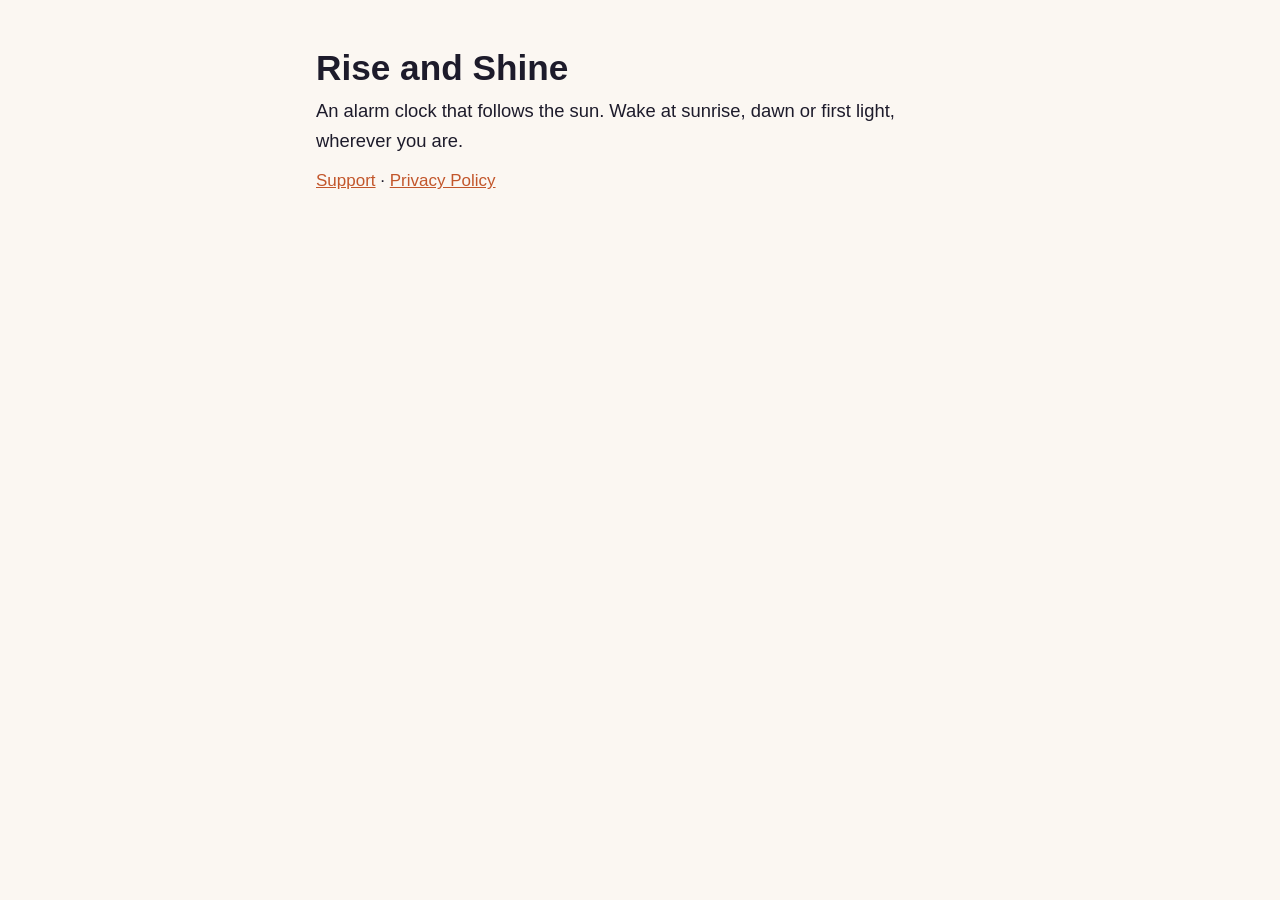
==== index.html @ cf3cd944 "Add Rise and Shine support and privacy pages Co-Authored-By: Claude Opus 5.5 <noreply@anthropic.com>" ====
<!doctype html>
<html lang="en">
<head>
<meta charset="utf-8">
<meta name="viewport" content="width=device-width, initial-scale=1">
<title>Rise and Shine</title>
<link rel="stylesheet" href="style.css">
</head>
<body>
<main>
<h1>Rise and Shine</h1>
<p class="lede">An alarm clock that follows the sun. Wake at sunrise, dawn or first light, wherever you are.</p>
<p><a href="support.html">Support</a> · <a href="privacy.html">Privacy Policy</a></p>
</main>
</body>
</html>
---- style.css ----
:root {
  --bg: #fbf7f2;
  --text: #1d1b2b;
  --muted: #5c5870;
  --accent: #c2562b;
}
@media (prefers-color-scheme: dark) {
  :root {
    --bg: #0d0f24;
    --text: #f1eee8;
    --muted: #a9a5bd;
    --accent: #ffc56f;
  }
}
* { box-sizing: border-box; }
body {
  margin: 0;
  background: var(--bg);
  color: var(--text);
  font: 17px/1.6 -apple-system, BlinkMacSystemFont, "Helvetica Neue", sans-serif;
}
main { max-width: 680px; margin: 0 auto; padding: 48px 16px 72px; }
h1 { font-size: 2.2rem; line-height: 1.15; margin: 0 0 8px; }
h2 { font-size: 1.3rem; margin: 40px 0 8px; }
h3 { font-size: 1.05rem; margin: 24px 0 4px; }
p, li { margin: 0 0 12px; }
a { color: var(--accent); }
.eyebrow { text-transform: uppercase; letter-spacing: .1em; font-size: .8rem; margin-bottom: 16px; }
.eyebrow a { text-decoration: none; }
.meta { color: var(--muted); font-size: .9rem; }
.lede { font-size: 1.15rem; }
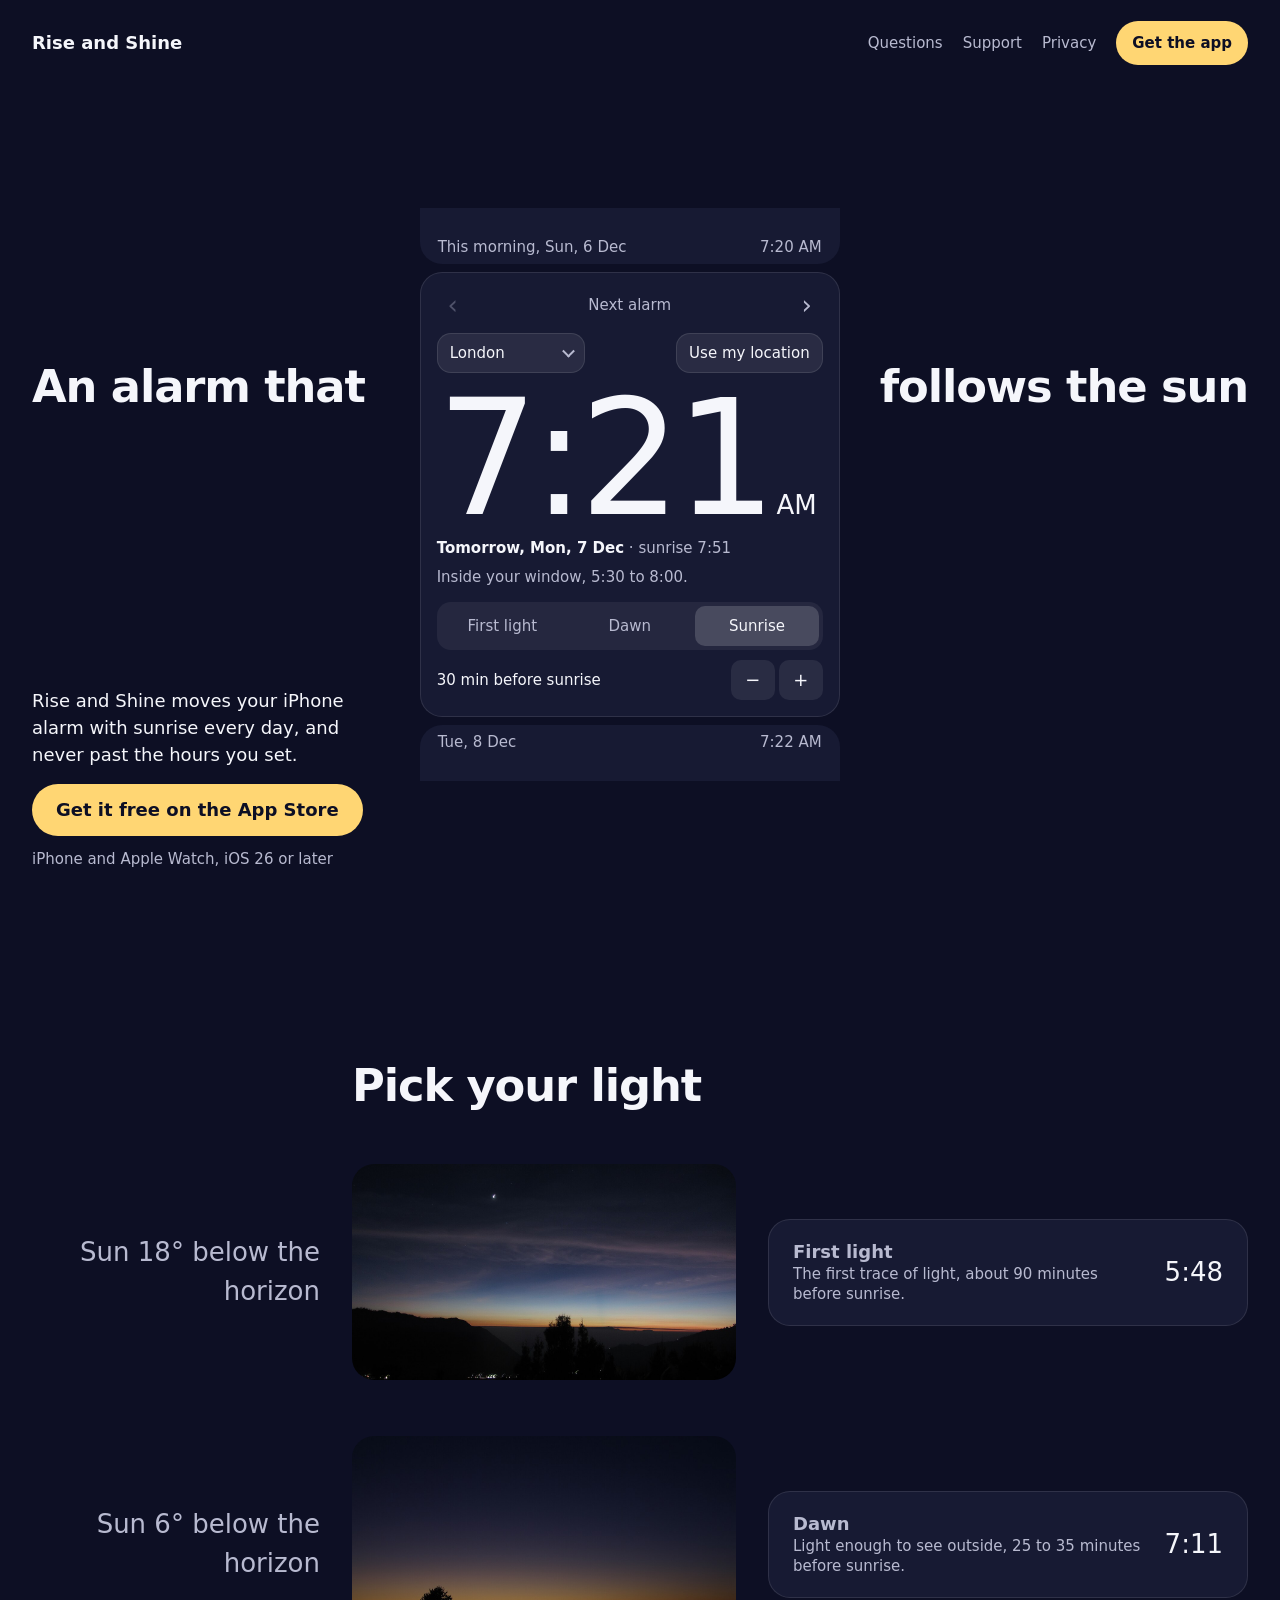
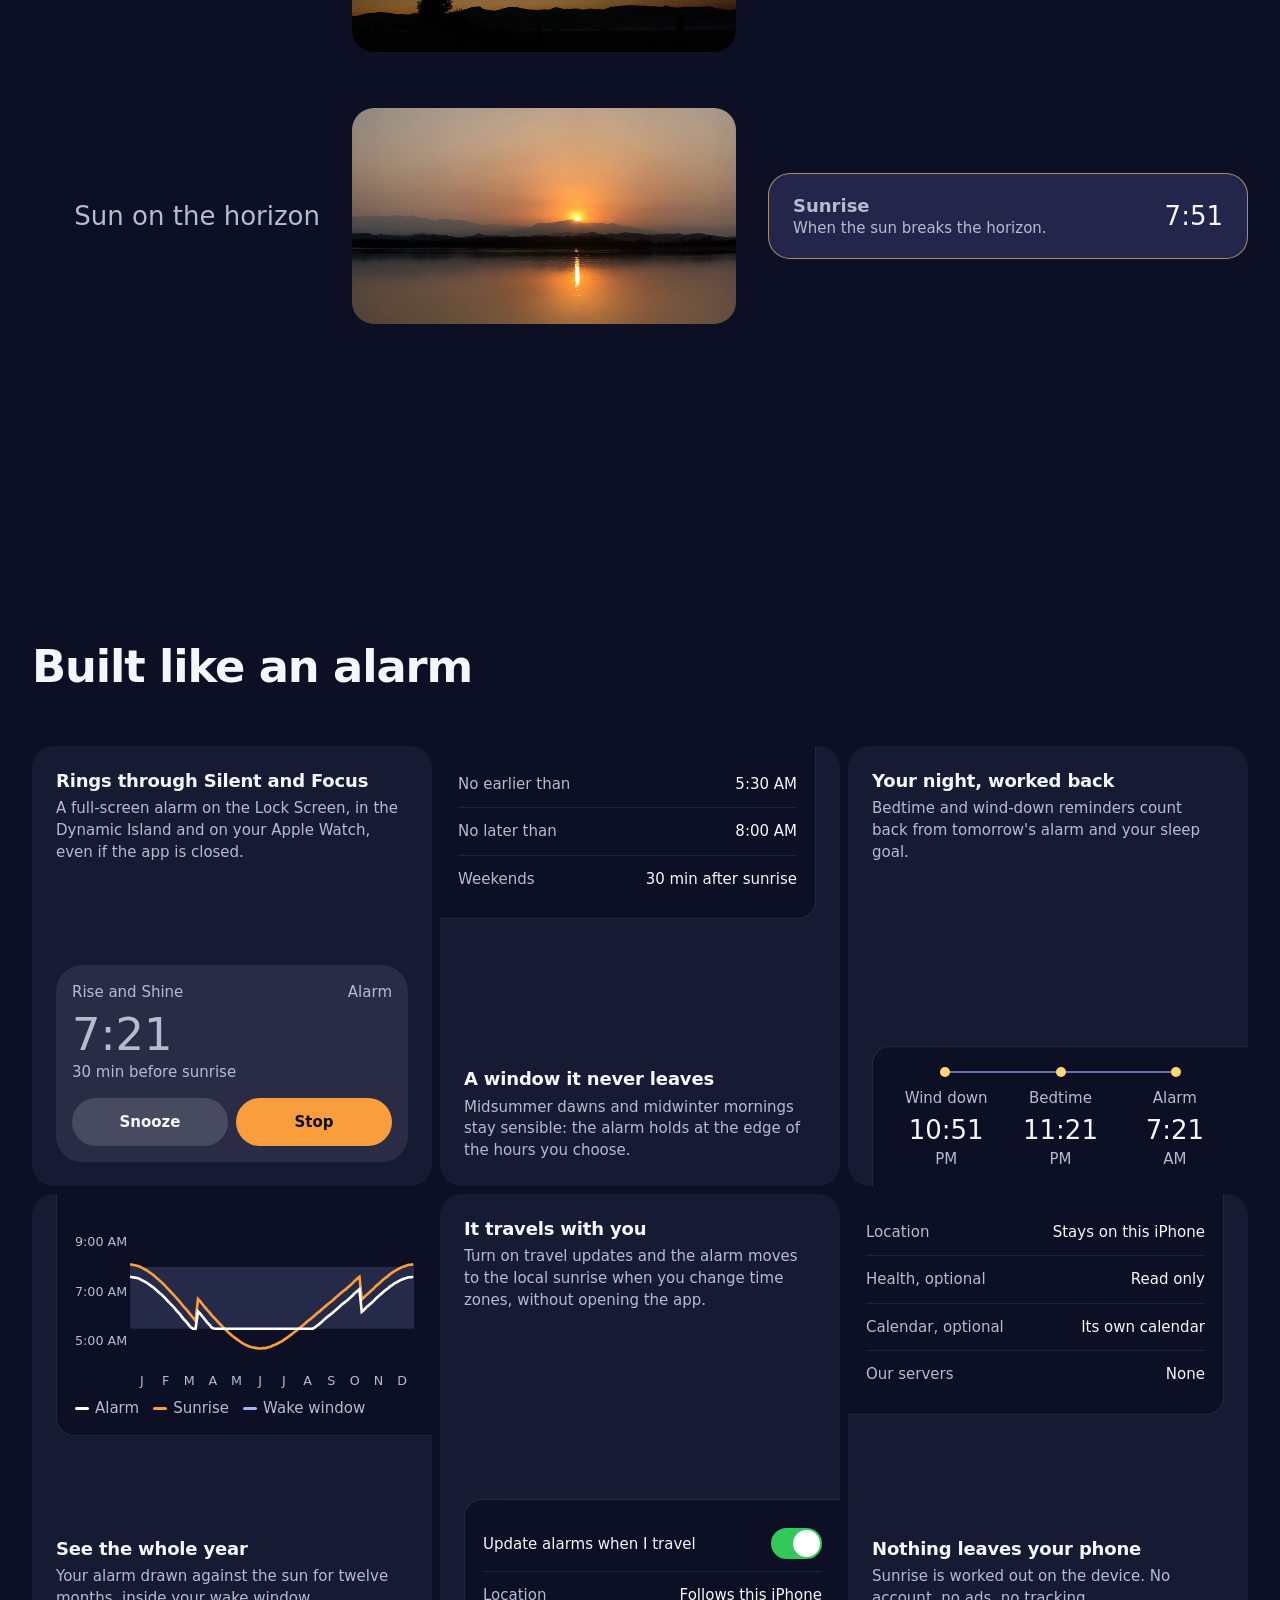
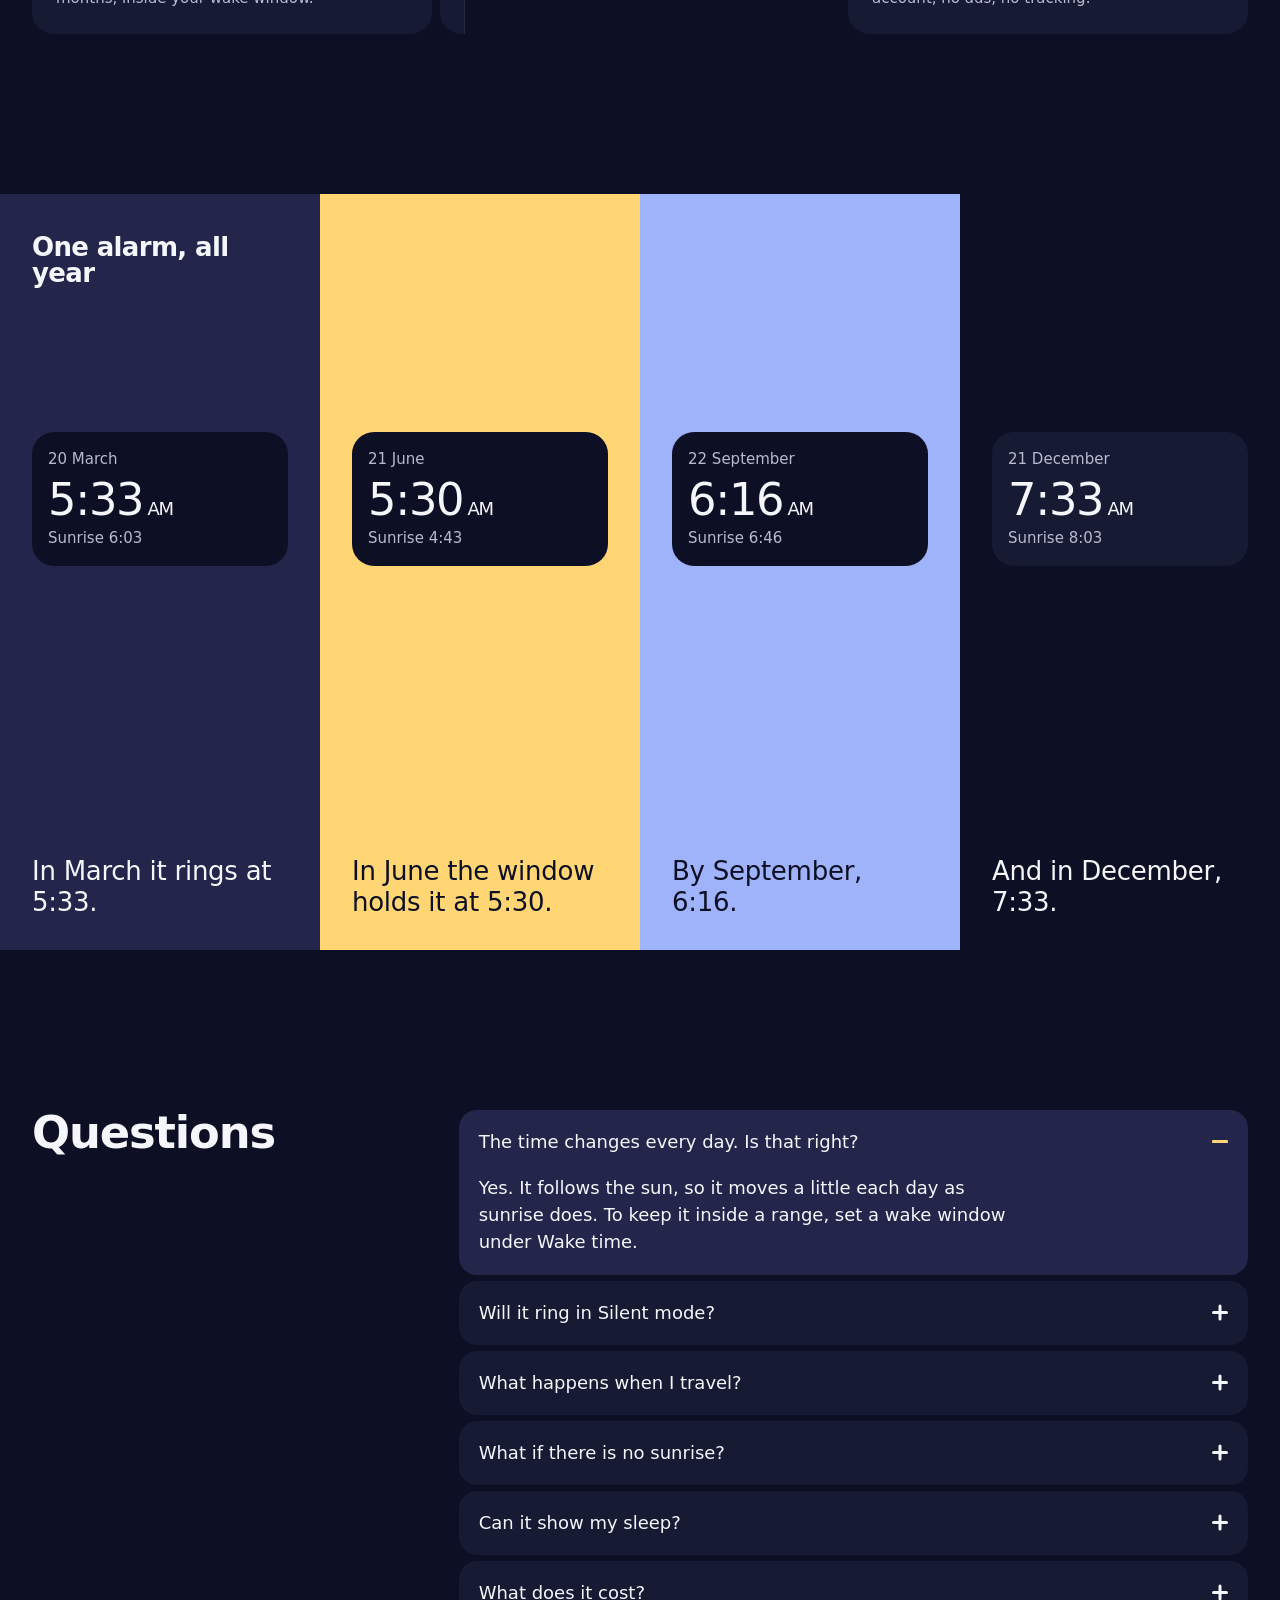
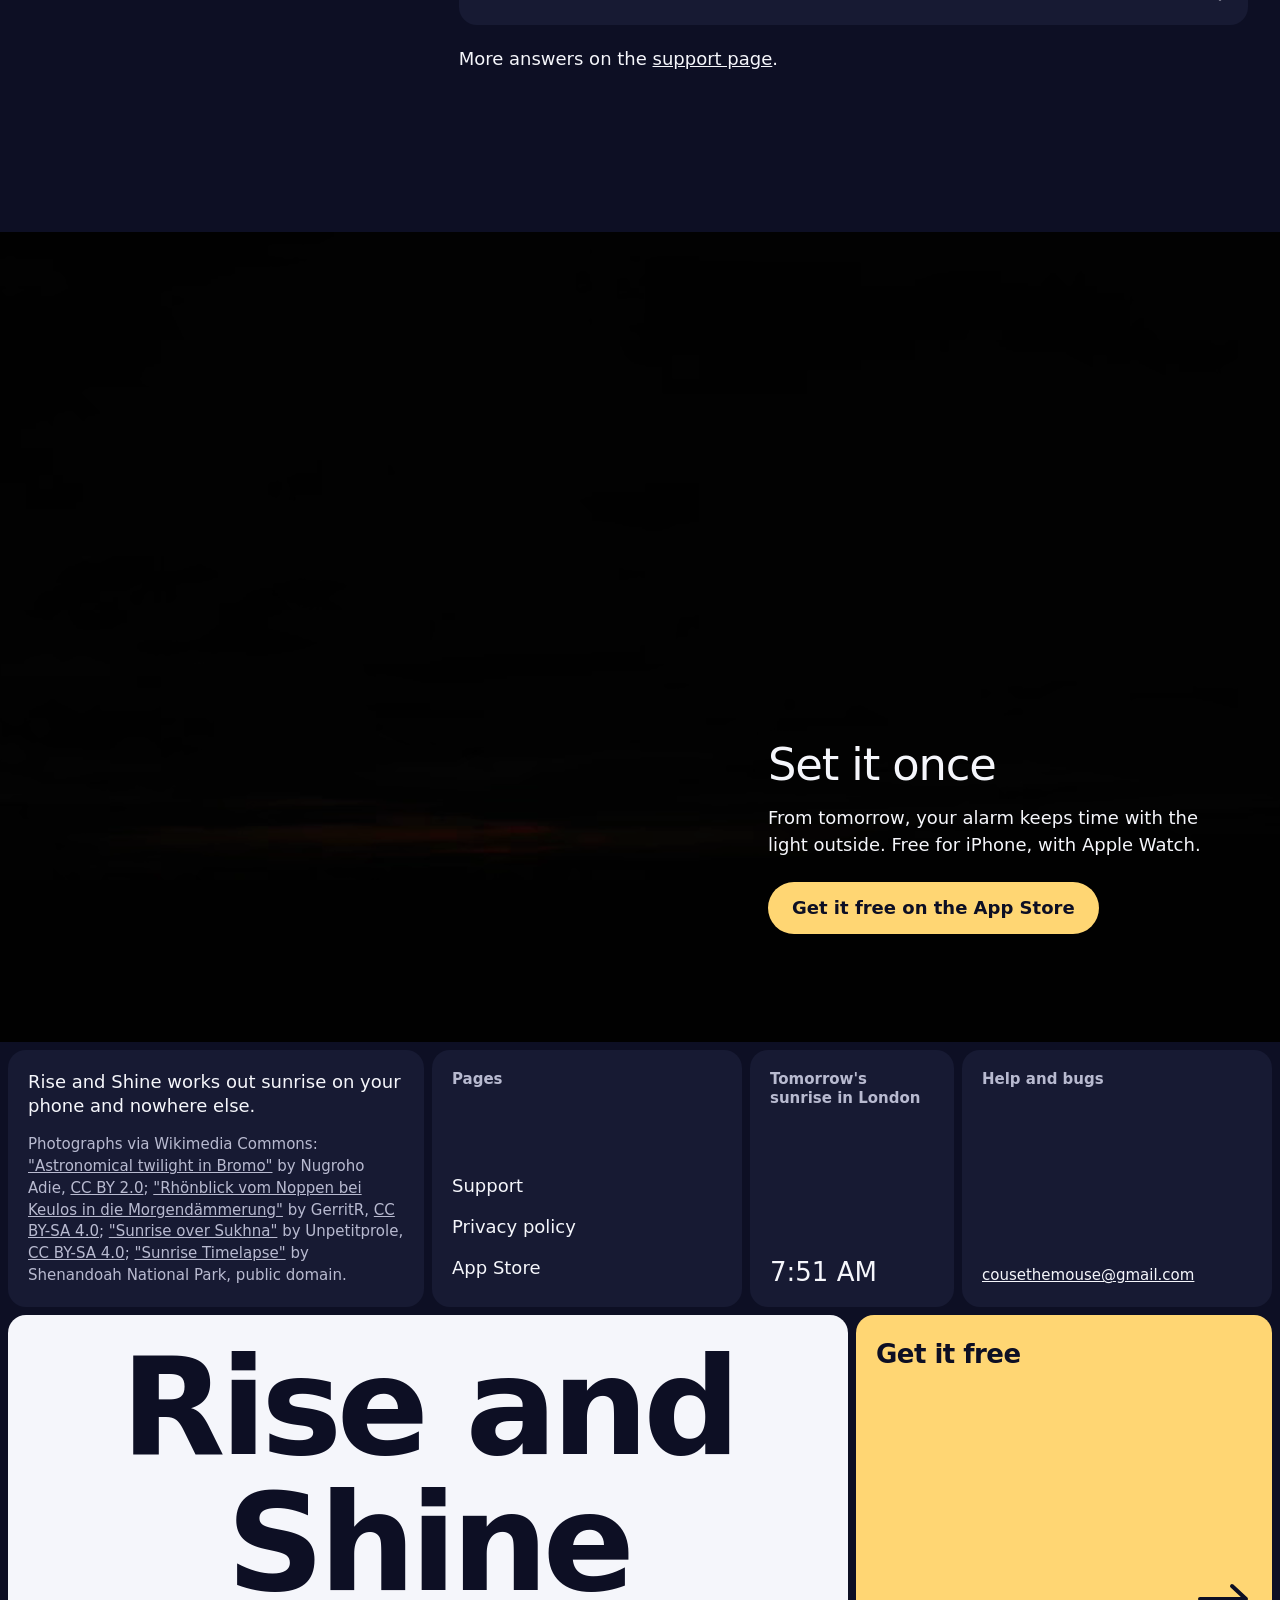
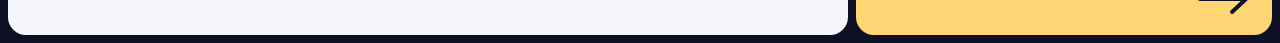
==== commit 3f49360e: "Redesign the site on the app's night palette and link the App Store The app went live on the App Sto" ====
--- a/index.html
+++ b/index.html
@@ -3,14 +3,241 @@
 <head>
 <meta charset="utf-8">
 <meta name="viewport" content="width=device-width, initial-scale=1">
-<title>Rise and Shine</title>
+<title>Rise and Shine: Sunrise Alarm for iPhone</title>
+<meta name="description" content="An iPhone alarm that moves with sunrise every day, inside the hours you choose. Free on the App Store.">
+<meta name="apple-itunes-app" content="app-id=6821180122">
+<meta name="color-scheme" content="dark">
+<meta name="theme-color" content="#0d0f24">
+<link rel="canonical" href="https://lorencouse.github.io/rise-and-shine-site/">
+<link rel="icon" href="img/favicon-32.png" sizes="32x32" type="image/png">
+<link rel="icon" href="img/icon-192.png" sizes="192x192" type="image/png">
+<link rel="apple-touch-icon" href="apple-touch-icon.png">
+<meta property="og:type" content="website">
+<meta property="og:site_name" content="Rise and Shine">
+<meta property="og:title" content="Rise and Shine: Sunrise Alarm">
+<meta property="og:description" content="An iPhone alarm that moves with sunrise every day, inside the hours you choose. Free on the App Store.">
+<meta property="og:url" content="https://lorencouse.github.io/rise-and-shine-site/">
+<meta property="og:image" content="https://lorencouse.github.io/rise-and-shine-site/img/og.png">
+<meta property="og:image:width" content="1200">
+<meta property="og:image:height" content="630">
+<meta property="og:image:alt" content="Rise and Shine: an alarm that follows the sun">
+<meta name="twitter:card" content="summary_large_image">
 <link rel="stylesheet" href="style.css">
+<link rel="stylesheet" href="home.css">
+<script src="sun.js" defer></script>
+<script src="home.js" defer></script>
 </head>
 <body>
-<main>
-<h1>Rise and Shine</h1>
-<p class="lede">An alarm clock that follows the sun. Wake at sunrise, dawn or first light, wherever you are.</p>
-<p><a href="support.html">Support</a> · <a href="privacy.html">Privacy Policy</a></p>
+<header>
+  <a class="wordmark" href="#top">Rise and Shine</a>
+  <nav aria-label="Site">
+    <a class="nav-opt" href="#faq">Questions</a>
+    <a class="only-wide" href="support.html">Support</a>
+    <a class="only-wide" href="privacy.html">Privacy</a>
+    <a class="btn" href="https://apps.apple.com/app/id6821180122">Get the app</a>
+  </nav>
+</header>
+
+<main id="top">
+<div class="hero">
+  <h1><span class="a rise">An alarm that</span><span class="b rise" style="--i:1">follows the sun</span></h1>
+
+  <div class="reel rise" style="--i:2">
+    <div class="sliver" aria-hidden="true"><span data-f="prevday">Thu 29 Oct</span><span data-f="prevtime">7:02 AM</span></div>
+    <!-- the app's own Next alarm card; without script it shows San Francisco on 30 October -->
+    <article class="card morning" data-ui>
+      <div class="pager">
+        <button type="button" class="needs-js" data-step="-1" aria-label="Previous morning" disabled>‹</button>
+        <span class="when" data-f="label">Next alarm</span>
+        <button type="button" class="needs-js" data-step="1" aria-label="Next morning">›</button>
+      </div>
+      <div class="row" style="margin-top:6px">
+        <label class="select"><span class="sr">City</span>
+          <select class="chip" id="city"><option>San Francisco</option></select>
+        </label>
+        <button type="button" class="chip needs-js" id="here">Use my location</button>
+      </div>
+      <p class="clock" aria-live="polite"><span data-f="time">7:03</span><small data-f="ampm">AM</small></p>
+      <p class="when"><b data-f="day">Fri 30 Oct</b> · <span data-f="sun">sunrise 7:33</span></p>
+      <p class="window-note" data-f="note">Inside your window, 5:30 to 8:00.</p>
+      <div class="seg needs-js" role="group" aria-label="Wake with">
+        <button type="button" data-anchor="firstLight" aria-pressed="false">First light</button>
+        <button type="button" data-anchor="dawn" aria-pressed="false">Dawn</button>
+        <button type="button" data-anchor="sunrise" aria-pressed="true">Sunrise</button>
+      </div>
+      <div class="offset">
+        <span data-f="offset">30 min before sunrise</span>
+        <span class="stepper needs-js">
+          <button type="button" data-off="-5" aria-label="Five minutes earlier">−</button>
+          <button type="button" data-off="5" aria-label="Five minutes later">+</button>
+        </span>
+      </div>
+    </article>
+    <div class="sliver next" aria-hidden="true"><span data-f="nextday">Sat 31 Oct</span><span data-f="nexttime">7:04 AM</span></div>
+  </div>
+
+  <div class="below">
+    <p class="lede rise" style="--i:3">Rise and Shine moves your iPhone alarm with sunrise every day, and never past the hours you set.</p>
+    <div class="actions rise" style="--i:4">
+      <a class="btn" href="https://apps.apple.com/app/id6821180122">Get it free on the App Store</a>
+      <small>iPhone and Apple Watch, iOS 26 or later</small>
+    </div>
+  </div>
+</div>
+
+<section class="pick wrap" aria-labelledby="pick-h">
+  <h2 class="sec-h rise" id="pick-h">Pick your light</h2>
+  <div class="light-list" role="radiogroup" aria-labelledby="pick-h">
+    <div class="light rise">
+      <img class="light-pic" src="img/first-light.jpg" width="1280" height="719" alt="Deep blue sky before dawn, a thin orange band along the horizon" loading="lazy">
+      <span class="light-word">Sun 18° below the horizon</span>
+      <label class="card light-row" data-ui>
+        <input type="radio" name="anchor" value="firstLight">
+        <span><b>First light</b><span>The first trace of light, about 90 minutes before sunrise.</span></span>
+        <span class="t" data-t="firstLight">6:04</span>
+      </label>
+    </div>
+    <div class="light rise" style="--i:1">
+      <img class="light-pic" src="img/dawn.jpg" width="1280" height="853" alt="Hills in silhouette under an amber dawn sky" loading="lazy">
+      <span class="light-word">Sun 6° below the horizon</span>
+      <label class="card light-row" data-ui>
+        <input type="radio" name="anchor" value="dawn">
+        <span><b>Dawn</b><span>Light enough to see outside, 25 to 35 minutes before sunrise.</span></span>
+        <span class="t" data-t="dawn">7:06</span>
+      </label>
+    </div>
+    <div class="light rise" style="--i:2">
+      <img class="light-pic" src="img/sunrise.jpg" width="1280" height="952" alt="The sun clearing a ridge above a still lake" loading="lazy">
+      <span class="light-word">Sun on the horizon</span>
+      <label class="card light-row" data-ui>
+        <input type="radio" name="anchor" value="sunrise" checked>
+        <span><b>Sunrise</b><span>When the sun breaks the horizon.</span></span>
+        <span class="t" data-t="sunrise">7:33</span>
+      </label>
+    </div>
+  </div>
+</section>
+
+<section class="wrap" aria-labelledby="alarm-h">
+  <h2 class="sec-h rise" id="alarm-h">Built like an alarm</h2>
+  <div class="cells">
+    <div class="cell rise">
+      <div class="txt"><h3>Rings through Silent and Focus</h3><p>A full-screen alarm on the Lock Screen, in the Dynamic Island and on your Apple Watch, even if the app is closed.</p></div>
+      <div class="alert" data-ui>
+        <div class="top"><span>Rise and Shine</span><span>Alarm</span></div>
+        <p class="big" data-f2="alarm">7:03</p>
+        <p class="when" data-f2="rule">30 min before sunrise</p>
+        <div class="btns"><span>Snooze</span><span>Stop</span></div>
+      </div>
+    </div>
+    <div class="cell rise" style="--i:1">
+      <div class="txt"><h3>A window it never leaves</h3><p>Midsummer dawns and midwinter mornings stay sensible: the alarm holds at the edge of the hours you choose.</p></div>
+      <div class="frag kv" data-ui>
+        <div><span>No earlier than</span>5:30 AM</div>
+        <div><span>No later than</span>8:00 AM</div>
+        <div><span>Weekends</span>30 min after sunrise</div>
+      </div>
+    </div>
+    <div class="cell rise" style="--i:2">
+      <div class="txt"><h3>Your night, worked back</h3><p>Bedtime and wind-down reminders count back from tomorrow's alarm and your sleep goal.</p></div>
+      <div class="frag" data-ui>
+        <div class="dots"><i style="left:0"></i><i style="left:50%"></i><i style="left:100%"></i></div>
+        <div class="tonight">
+          <span>Wind down<b data-f2="wind">10:33</b>PM</span>
+          <span>Bedtime<b data-f2="bed">11:03</b>PM</span>
+          <span>Alarm<b data-f2="alarm2">7:03</b>AM</span>
+        </div>
+      </div>
+    </div>
+    <div class="cell rise">
+      <div class="txt"><h3>See the whole year</h3><p>Your alarm drawn against the sun for twelve months, inside your wake window.</p></div>
+      <div class="frag year" data-ui>
+        <svg id="year" viewBox="0 0 320 170" role="img" aria-label="This year's sunrise and alarm times for the chosen city"></svg>
+        <div class="legend"><span><i style="background:#fff"></i>Alarm</span><span><i style="background:var(--sunrise)"></i>Sunrise</span><span><i style="background:var(--moon)"></i>Wake window</span></div>
+      </div>
+    </div>
+    <div class="cell rise" style="--i:1">
+      <div class="txt"><h3>It travels with you</h3><p>Turn on travel updates and the alarm moves to the local sunrise when you change time zones, without opening the app.</p></div>
+      <div class="frag kv" data-ui>
+        <div><span style="color:var(--ink)">Update alarms when I travel</span><i class="toggle" aria-hidden="true"></i></div>
+        <div><span>Location</span>Follows this iPhone</div>
+      </div>
+    </div>
+    <div class="cell rise" style="--i:2">
+      <div class="txt"><h3>Nothing leaves your phone</h3><p>Sunrise is worked out on the device. No account, no ads, no tracking.</p></div>
+      <div class="frag kv" data-ui>
+        <div><span>Location</span>Stays on this iPhone</div>
+        <div><span>Health, optional</span>Read only</div>
+        <div><span>Calendar, optional</span>Its own calendar</div>
+        <div><span>Our servers</span>None</div>
+      </div>
+    </div>
+  </div>
+</section>
+
+<section class="seasons" aria-labelledby="year-h">
+  <div class="fields">
+    <div class="field rise">
+      <h2 id="year-h">One alarm, all year</h2>
+      <div class="mini" data-ui><p class="d" data-s="0d">20 March</p><p class="c" data-s="0c">6:42<small> AM</small></p><p class="s" data-s="0s">Sunrise 7:12</p></div>
+      <p class="clause" data-s="0t">In March it rings at 6:42.</p>
+    </div>
+    <div class="field rise" style="--i:1">
+      <div class="mini" data-ui><p class="d" data-s="1d">21 June</p><p class="c" data-s="1c">5:30<small> AM</small></p><p class="s" data-s="1s">Sunrise 5:48</p></div>
+      <p class="clause" data-s="1t">In June the window holds it at 5:30.</p>
+    </div>
+    <div class="field rise" style="--i:2">
+      <div class="mini" data-ui><p class="d" data-s="2d">22 September</p><p class="c" data-s="2c">6:27<small> AM</small></p><p class="s" data-s="2s">Sunrise 6:57</p></div>
+      <p class="clause" data-s="2t">By September, 6:27.</p>
+    </div>
+    <div class="field rise" style="--i:3">
+      <div class="mini" data-ui><p class="d" data-s="3d">21 December</p><p class="c" data-s="3c">6:51<small> AM</small></p><p class="s" data-s="3s">Sunrise 7:21</p></div>
+      <p class="clause" data-s="3t">And in December, 6:51.</p>
+    </div>
+  </div>
+</section>
+
+<section class="wrap" id="faq" aria-labelledby="faq-h">
+  <div class="faq-grid">
+    <h2 class="sec-h rise" id="faq-h">Questions</h2>
+    <div>
+      <div class="faq-list">
+        <details name="faq" class="rise" open><summary>The time changes every day. Is that right?<i class="pm" aria-hidden="true"></i></summary><p>Yes. It follows the sun, so it moves a little each day as sunrise does. To keep it inside a range, set a wake window under Wake time.</p></details>
+        <details name="faq" class="rise" style="--i:1"><summary>Will it ring in Silent mode?<i class="pm" aria-hidden="true"></i></summary><p>Yes. Alarms ring through Silent mode and Focus, just like the Clock app.</p></details>
+        <details name="faq" class="rise" style="--i:2"><summary>What happens when I travel?<i class="pm" aria-hidden="true"></i></summary><p>If your location follows your device, the alarm updates each time you open the app. Turn on Update alarms when I travel, and allow Always location access, to have it move without opening the app.</p></details>
+        <details name="faq" class="rise" style="--i:3"><summary>What if there is no sunrise?<i class="pm" aria-hidden="true"></i></summary><p>In polar day or night, the alarm rings at the latest time in your wake window.</p></details>
+        <details name="faq" class="rise" style="--i:4"><summary>Can it show my sleep?<i class="pm" aria-hidden="true"></i></summary><p>Turn on Health in Settings and allow Sleep access. Last night's sleep then appears on the Home screen. The app only reads; it never writes to Health.</p></details>
+        <details name="faq" class="rise" style="--i:5"><summary>What does it cost?<i class="pm" aria-hidden="true"></i></summary><p>Nothing. It is free, with no ads and no in-app purchases. It needs iOS 26 or later.</p></details>
+      </div>
+      <p class="faq-more rise">More answers on the <a href="support.html">support page</a>.</p>
+    </div>
+  </div>
+</section>
+
+<section class="close" aria-labelledby="close-h">
+  <div class="close-pic">
+    <video autoplay muted loop playsinline preload="metadata" poster="img/timelapse.jpg" width="854" height="480" aria-hidden="true"><source src="img/timelapse.webm" type="video/webm"></video>
+  </div>
+  <div class="close-text">
+    <h2 id="close-h" class="rise">Set it once</h2>
+    <p class="rise" style="--i:1">From tomorrow, your alarm keeps time with the light outside. Free for iPhone, with Apple Watch.</p>
+    <a class="btn rise" style="--i:2" href="https://apps.apple.com/app/id6821180122">Get it free on the App Store</a>
+  </div>
+</section>
 </main>
+
+<footer>
+  <div class="tile statement">
+    <p class="lg">Rise and Shine works out sunrise on your phone and nowhere else.</p>
+    <p class="sm">Photographs via Wikimedia Commons: <a href="https://commons.wikimedia.org/wiki/File:Astronomical_twilight_in_Bromo.jpg">"Astronomical twilight in Bromo"</a> by Nugroho Adie, <a href="https://creativecommons.org/licenses/by/2.0/">CC BY 2.0</a>; <a href="https://commons.wikimedia.org/wiki/File:Rh%C3%B6nblick_vom_Noppen_bei_Keulos_in_die_Morgend%C3%A4mmerung.jpg">"Rhönblick vom Noppen bei Keulos in die Morgendämmerung"</a> by GerritR, <a href="https://creativecommons.org/licenses/by-sa/4.0/">CC BY-SA 4.0</a>; <a href="https://commons.wikimedia.org/wiki/File:Sunrise_over_Sukhna.jpg">"Sunrise over Sukhna"</a> by Unpetitprole, <a href="https://creativecommons.org/licenses/by-sa/4.0/">CC BY-SA 4.0</a>; <a href="https://commons.wikimedia.org/wiki/File:Sunrise_Timelapse_(30174294051).webm">"Sunrise Timelapse"</a> by Shenandoah National Park, public domain.</p>
+  </div>
+  <div class="tile nav"><h2>Pages</h2>
+    <ul><li><a href="support.html">Support</a></li><li><a href="privacy.html">Privacy policy</a></li><li><a href="https://apps.apple.com/app/id6821180122">App Store</a></li></ul></div>
+  <div class="tile sky" data-sky hidden><h2>Tomorrow's sunrise in <span data-sky="city">San Francisco</span></h2><p class="big" data-sky="next">7:33 AM</p></div>
+  <div class="tile mail"><h2>Help and bugs</h2><a href="mailto:cousethemouse@gmail.com">cousethemouse@gmail.com</a></div>
+  <div class="tile mark" aria-hidden="true"><p>Rise and Shine</p></div>
+  <a class="tile go" href="https://apps.apple.com/app/id6821180122">Get it free
+    <svg width="56" height="32" viewBox="0 0 56 32" fill="none" stroke="currentColor" stroke-width="4" stroke-linecap="round" stroke-linejoin="round" aria-hidden="true"><path d="M4 16h46M36 3l14 13-14 13"/></svg></a>
+</footer>
 </body>
 </html>
--- a/style.css
+++ b/style.css
@@ -1,31 +1,103 @@
+/* Shared by every page: the app's night palette (dark only, like the app), type, header and footer. */
 :root {
-  --bg: #fbf7f2;
-  --text: #1d1b2b;
-  --muted: #5c5870;
-  --accent: #c2562b;
+  color-scheme: dark;
+  --bg: #0d0f24;        /* the app's Theme.night */
+  --s1: #171a33;
+  --s2: #23264a;
+  --ink: #f5f6fb;
+  --soft: #b8bad0;
+  --sun: #ffd673;       /* Theme.sun: the accent, kept for the action and links */
+  --sun-hi: #ffe39b;
+  --sunrise: #fa9e3d;
+  --moon: #9eb3fa;
+  --sans: -apple-system, BlinkMacSystemFont, system-ui, "Helvetica Neue", sans-serif;
+  --round: ui-rounded, "SF Pro Rounded", var(--sans);
+  --m: 16px;
+  /* five steps: small, body, sub, display, clock */
+  --t-small: 15px; --t-body: 18px; --t-sub: 26px;
+  --t-display: clamp(38px, 9.4vw, 64px);
+  --t-clock: clamp(84px, 24vw, 160px);
+  --ease: cubic-bezier(.2,.7,.2,1);
 }
-@media (prefers-color-scheme: dark) {
-  :root {
-    --bg: #0d0f24;
-    --text: #f1eee8;
-    --muted: #a9a5bd;
-    --accent: #ffc56f;
-  }
+@media (min-width: 768px) { :root { --m: 32px; } }
+* { box-sizing: border-box; }
+html { -webkit-text-size-adjust: 100%; background: var(--bg); }
+body { margin: 0; background: var(--bg); color: var(--ink); font: 400 var(--t-body)/1.5 var(--sans); }
+a { color: inherit; }
+img, video { display: block; max-width: 100%; }
+h1, h2, h3 { margin: 0; font-weight: 600; letter-spacing: -0.025em; line-height: 1.02; }
+p { margin: 0; }
+:focus-visible { outline: 3px solid var(--sun); outline-offset: 3px; }
+.sr { position: absolute; width: 1px; height: 1px; overflow: hidden; clip-path: inset(50%); white-space: nowrap; }
+.btn { display: inline-flex; align-items: center; justify-content: center; min-height: 52px; padding: 0 24px; border-radius: 999px; background: var(--sun); color: var(--bg); font: 600 var(--t-body)/1 var(--sans); text-decoration: none; transition: transform .15s var(--ease), background .15s; }
+.btn:hover { background: var(--sun-hi); }
+.btn:active { transform: scale(.97); }
+.wrap { padding-inline: var(--m); }
+
+/* header: wordmark, a few links, one action */
+header { display: flex; align-items: center; justify-content: space-between; gap: 16px; padding: 12px var(--m); }
+.wordmark { font: 600 var(--t-body)/1 var(--round); text-decoration: none; white-space: nowrap; padding: 12px 0; }
+header nav { display: flex; align-items: center; gap: 20px; font-size: var(--t-small); }
+header nav a:not(.btn) { text-decoration: none; color: var(--soft); padding: 12px 0; white-space: nowrap; }
+header nav a:not(.btn):hover, header nav a[aria-current] { color: var(--ink); }
+header .btn { min-height: 44px; padding: 0 16px; font-size: var(--t-small); white-space: nowrap; }
+.only-wide { display: none; }
+@media (max-width: 399px) { header nav { gap: 16px; } header nav .nav-opt { display: none; } }
+@media (min-width: 768px) { .only-wide { display: inline; } }
+@media (min-width: 1100px) { header { padding-block: 20px; } }
+
+/* footer of tiles */
+footer { padding: 6px; display: grid; grid-template-columns: 1fr 1fr; gap: 6px; }
+.tile { background: var(--s1); border-radius: 18px; padding: 20px; min-height: 150px; display: flex; flex-direction: column; justify-content: space-between; gap: 16px; }
+.tile[hidden] { display: none; }
+.tile.mark { grid-column: 1 / -1; order: 2; min-height: 160px; background: var(--ink); color: var(--bg); justify-content: center; align-items: center; }
+.tile.mark p { font: 600 clamp(44px, 11vw, 136px)/1 var(--round); letter-spacing: -0.04em; text-align: center; }
+.tile.go { grid-column: 1 / -1; order: 1; background: var(--sun); color: var(--bg); text-decoration: none; font-size: var(--t-sub); font-weight: 600; letter-spacing: -0.02em; transition: background .15s; }
+.tile.go:hover { background: var(--sun-hi); }
+.tile.go svg { align-self: flex-end; transition: transform .2s var(--ease); }
+.tile.go:hover svg { transform: translateX(6px); }
+.tile h2 { font-size: var(--t-small); font-weight: 600; letter-spacing: 0; line-height: 1.3; color: var(--soft); }
+.tile ul { list-style: none; margin: 0; padding: 0; display: grid; gap: 2px; font-size: var(--t-body); }
+.tile ul a { text-decoration: none; display: inline-block; padding: 6px 0; }
+.tile ul a:hover { color: var(--sun); }
+.tile .lg { font-size: var(--t-body); line-height: 1.35; }
+.tile .sm { font-size: var(--t-small); color: var(--soft); line-height: 1.45; }
+.tile .sm a:hover { color: var(--ink); }
+.tile .big { font: 300 var(--t-sub)/1.1 var(--round); }
+.tile.statement { grid-column: 1 / -1; }
+.tile.mail { grid-column: 1 / -1; }
+.tile.mail a { font-size: var(--t-small); word-break: break-all; }
+.tile.mail a:hover { color: var(--sun); }
+@media (min-width: 768px) {
+  footer { grid-template-columns: repeat(12, 1fr); gap: 8px; padding: 8px; }
+  .tile.statement { grid-column: 1 / -1; min-height: 0; }
+  .tile.nav { grid-column: span 4; }
+  .tile.sky { grid-column: span 3; }
+  .tile.mail { grid-column: span 5; }
+  .tile.mark { grid-column: span 8; order: 0; min-height: 320px; }
+  .tile.go { grid-column: span 4; order: 0; min-height: 320px; }
+  /* without the sky tile (no script) the help tile takes its place */
+  footer:has(.tile.sky[hidden]) .tile.mail { grid-column: span 8; }
 }
-* { box-sizing: border-box; }
-body {
-  margin: 0;
-  background: var(--bg);
-  color: var(--text);
-  font: 17px/1.6 -apple-system, BlinkMacSystemFont, "Helvetica Neue", sans-serif;
+@media (min-width: 1100px) {
+  .tile.statement { grid-column: span 4; min-height: 220px; }
+  .tile.nav { grid-column: span 3; }
+  .tile.sky { grid-column: span 2; }
+  .tile.mail { grid-column: span 3; }
+  footer:has(.tile.sky[hidden]) .tile.mail { grid-column: span 5; }
 }
-main { max-width: 680px; margin: 0 auto; padding: 48px 16px 72px; }
-h1 { font-size: 2.2rem; line-height: 1.15; margin: 0 0 8px; }
-h2 { font-size: 1.3rem; margin: 40px 0 8px; }
-h3 { font-size: 1.05rem; margin: 24px 0 4px; }
-p, li { margin: 0 0 12px; }
-a { color: var(--accent); }
-.eyebrow { text-transform: uppercase; letter-spacing: .1em; font-size: .8rem; margin-bottom: 16px; }
-.eyebrow a { text-decoration: none; }
-.meta { color: var(--muted); font-size: .9rem; }
-.lede { font-size: 1.15rem; }
+
+/* document pages (Support, Privacy, 404): one 680px reading column */
+.doc { max-width: 680px; margin: 0 auto; padding: 48px 16px 120px; }
+.doc h1 { font-size: var(--t-display); margin-bottom: 20px; }
+.doc h2 { font-size: var(--t-sub); letter-spacing: -0.02em; line-height: 1.15; margin: 64px 0 16px; }
+.doc h3 { font-size: 22px; letter-spacing: -0.015em; line-height: 1.25; margin: 40px 0 10px; }
+.doc p, .doc li { margin: 0 0 14px; }
+.doc ul { padding-left: 1.2em; margin: 0 0 14px; }
+.doc a:not(.btn) { color: var(--sun); text-underline-offset: 3px; }
+.doc a:not(.btn):hover { color: var(--sun-hi); }
+.doc .meta { color: var(--soft); font-size: var(--t-small); margin-bottom: 20px; }
+.doc .lede { font-size: 22px; line-height: 1.45; }
+.doc .actions { display: flex; flex-wrap: wrap; gap: 12px 20px; align-items: center; margin-top: 32px; }
+.doc .actions a:not(.btn) { color: var(--ink); }
+@media (min-width: 768px) { .doc { padding-top: 80px; } }
--- a/home.css
+++ b/home.css
@@ -0,0 +1,190 @@
+/* Home only: the hero's live alarm card and the five sections under it. Tokens live in style.css. */
+
+/* hero: the sentence split by the frame; the frame is tomorrow's alarm, worked out live */
+.hero { padding: 4px var(--m) 0; }
+.hero h1 { font-size: var(--t-display); }
+.hero h1 span { display: block; }
+.hero h1 .b { text-align: right; }
+.reel { margin: 12px 0 16px; }
+.sliver { height: 28px; overflow: hidden; border-radius: 0 0 22px 22px; background: var(--s1); display: flex; align-items: flex-end; justify-content: space-between; padding: 0 18px 6px; font-size: var(--t-small); color: var(--soft); }
+.sliver.next { border-radius: 22px 22px 0 0; align-items: flex-start; padding: 6px 18px 0; }
+.reel .morning { margin: 8px 0; }
+.lede { max-width: 34ch; }
+.hero .actions { display: flex; flex-wrap: wrap; align-items: center; gap: 12px 20px; margin-top: 16px; }
+.hero .actions small { font-size: var(--t-small); color: var(--soft); }
+
+/* the app's own surfaces, inside data-ui fragments only */
+[data-ui] { font-family: var(--sans); color: var(--ink); }
+.card { background: var(--s1); border: 1px solid rgba(255,255,255,.10); border-radius: 22px; padding: 16px; }
+.morning { display: flex; flex-direction: column; }
+.morning .row { display: flex; align-items: center; justify-content: space-between; gap: 8px; font-size: var(--t-small); color: var(--soft); }
+.chip { display: inline-flex; align-items: center; gap: 6px; min-height: 40px; padding: 0 12px; border-radius: 14px; background: rgba(255,255,255,.08); border: 1px solid rgba(255,255,255,.10); color: var(--ink); font: 500 var(--t-small)/1 var(--sans); cursor: pointer; }
+select.chip { appearance: none; -webkit-appearance: none; padding-right: 30px; }
+.chip:hover { background: rgba(255,255,255,.14); }
+.select { position: relative; display: inline-block; }
+.select::after { content: ""; position: absolute; right: 12px; top: 50%; width: 7px; height: 7px; border: solid var(--soft); border-width: 0 2px 2px 0; transform: translateY(-70%) rotate(45deg); pointer-events: none; }
+.clock { font: 200 var(--t-clock)/0.9 var(--round); letter-spacing: -0.04em; margin: 14px 0 6px; font-variant-numeric: tabular-nums; }
+.clock small { font-size: var(--t-sub); font-weight: 300; letter-spacing: 0; margin-left: 6px; }
+.when { font-size: var(--t-small); color: var(--soft); }
+.when b { color: var(--ink); font-weight: 600; }
+.seg { display: grid; grid-template-columns: repeat(3, 1fr); gap: 4px; padding: 4px; margin-top: 14px; background: rgba(255,255,255,.06); border-radius: 14px; }
+.seg button { min-height: 40px; border: 0; border-radius: 10px; background: transparent; color: var(--soft); font: 500 var(--t-small)/1 var(--sans); cursor: pointer; transition: background .15s, color .15s; }
+.seg button[aria-pressed="true"] { background: rgba(255,255,255,.16); color: var(--ink); }
+.seg button:hover { color: var(--ink); }
+.offset { display: flex; align-items: center; justify-content: space-between; margin-top: 10px; font-size: var(--t-small); }
+.stepper { display: flex; gap: 4px; }
+.stepper button { width: 44px; height: 40px; border: 0; border-radius: 10px; background: rgba(255,255,255,.08); color: var(--ink); font: 400 var(--t-body)/1 var(--sans); cursor: pointer; transition: background .15s, transform .1s; }
+.stepper button:hover { background: rgba(255,255,255,.14); }
+.stepper button:active { transform: scale(.94); }
+.window-note { margin-top: 6px; font-size: var(--t-small); color: var(--soft); }
+.window-note b { color: var(--sun); font-weight: 600; }
+.pager { display: flex; justify-content: space-between; align-items: center; gap: 8px; margin: -6px -6px 0; }
+.pager button { width: 44px; height: 44px; border: 0; border-radius: 50%; background: transparent; color: var(--soft); font: 400 var(--t-sub)/1 var(--sans); cursor: pointer; }
+.pager button:hover:not(:disabled) { color: var(--ink); background: rgba(255,255,255,.08); }
+.pager button:disabled { opacity: .35; cursor: default; }
+
+/* sections */
+section { padding-block: 96px; }
+.sec-h { font-size: var(--t-display); margin-bottom: 40px; max-width: 16ch; }
+
+/* pick your light: one row, three states; the sky itself beside each */
+.light-list { display: grid; gap: 48px; }
+.light { display: grid; gap: 10px; }
+.light-pic { width: 100%; height: auto; aspect-ratio: 16 / 9; object-fit: cover; border-radius: 22px; }
+.light-word { font-size: var(--t-body); color: var(--soft); }
+.light-row { position: relative; display: grid; grid-template-columns: 1fr auto; align-items: center; gap: 14px; cursor: pointer; transition: background .15s, transform .15s var(--ease); }
+.light-row:hover { background: var(--s2); }
+.light-row b { display: block; font-size: var(--t-body); font-weight: 600; }
+.light-row span { display: block; font-size: var(--t-small); color: var(--soft); line-height: 1.35; }
+.light-row .t { font: 300 var(--t-sub)/1 var(--round); color: var(--ink); font-variant-numeric: tabular-nums; text-align: right; white-space: nowrap; }
+.light-row input { position: absolute; opacity: 0; pointer-events: none; }
+.light-row:has(input:checked) { background: var(--s2); border-color: rgba(255,214,115,.6); }
+.light-row:has(input:focus-visible) { outline: 3px solid var(--sun); outline-offset: 3px; }
+
+/* built like an alarm: staggered fragment cells */
+.cells { display: grid; gap: 6px; }
+.cell { background: var(--s1); border-radius: 22px; overflow: hidden; display: flex; flex-direction: column; justify-content: space-between; gap: 24px; padding: 24px 0 0; }
+.cell .txt { padding: 0 24px; }
+.cell h3 { font-size: var(--t-body); letter-spacing: -0.01em; line-height: 1.25; margin-bottom: 6px; }
+.cell p { font-size: var(--t-small); color: var(--soft); line-height: 1.45; max-width: 36ch; }
+.frag { margin: 0 0 -1px 24px; border-radius: 18px 0 0 0; background: var(--bg); padding: 16px 18px; border: 1px solid rgba(255,255,255,.10); border-right: 0; border-bottom: 0; }
+.cell:nth-child(even) .frag { margin: 0 24px -1px 0; border-radius: 0 18px 0 0; border: 1px solid rgba(255,255,255,.10); border-left: 0; border-bottom: 0; }
+.alert { background: #2a2c45; border-radius: 26px; padding: 16px; margin: 0 24px 24px; }
+.alert .top { display: flex; justify-content: space-between; font-size: var(--t-small); color: var(--soft); }
+.alert .big { font: 300 var(--t-display)/1 var(--round); margin: 10px 0 4px; }
+.alert .btns { display: grid; grid-template-columns: 1fr 1fr; gap: 8px; margin-top: 14px; }
+.alert .btns span { display: grid; place-items: center; height: 48px; border-radius: 24px; background: rgba(255,255,255,.14); font-weight: 600; font-size: var(--t-small); }
+.alert .btns span:last-child { background: var(--sunrise); color: var(--bg); }
+.kv { font-size: var(--t-small); }
+.kv div { display: flex; justify-content: space-between; align-items: center; gap: 12px; padding: 12px 0; }
+.kv div + div { border-top: 1px solid rgba(255,255,255,.08); } /* taste-skill-ignore: a settings list inside the app's own fragment */
+.kv span { color: var(--soft); }
+.toggle { width: 51px; height: 31px; border-radius: 16px; background: #34c759; position: relative; flex: none; }
+.toggle::after { content: ""; position: absolute; right: 2px; top: 2px; width: 27px; height: 27px; border-radius: 50%; background: #fff; }
+.tonight { display: grid; grid-template-columns: repeat(3, 1fr); text-align: center; gap: 4px; font-size: var(--t-small); color: var(--soft); }
+.tonight b { display: block; font: 400 var(--t-sub)/1.2 var(--round); color: var(--ink); margin: 6px 0 2px; }
+.dots { position: relative; height: 10px; margin: 4px 16% 10px; }
+.dots::before { content: ""; position: absolute; left: 0; right: 0; top: 4px; height: 2px; background: var(--moon); opacity: .6; }
+.dots i { position: absolute; top: 0; width: 10px; height: 10px; border-radius: 50%; background: var(--sun); transform: translateX(-50%); }
+.year svg { width: 100%; height: auto; display: block; }
+.year .legend { display: flex; gap: 14px; flex-wrap: wrap; font-size: var(--t-small); color: var(--soft); margin-top: 8px; }
+.year .legend i { display: inline-block; width: 14px; height: 3px; border-radius: 2px; vertical-align: middle; margin-right: 6px; }
+
+/* one alarm, all year: four fields */
+.seasons { padding: 0; }
+.fields { display: grid; }
+.field { padding: 40px var(--m) 48px; display: flex; flex-direction: column; gap: 24px; }
+.field:nth-child(1) { background: var(--s2); }
+.field:nth-child(2) { background: var(--sun); color: var(--bg); }
+.field:nth-child(3) { background: var(--moon); color: var(--bg); }
+.field:nth-child(4) { background: var(--bg); }
+.field h2 { font-size: var(--t-sub); font-weight: 700; }
+.field .clause { font-size: var(--t-sub); line-height: 1.2; letter-spacing: -0.01em; max-width: 18ch; }
+.mini { width: 260px; background: var(--bg); color: var(--ink); border-radius: 22px; padding: 16px; transition: transform .15s var(--ease); }
+.field:nth-child(4) .mini { background: var(--s1); }
+.field:hover .mini { transform: translateY(-6px); }
+.mini .d, .mini .s { font-size: var(--t-small); color: var(--soft); }
+.mini .c { font: 200 var(--t-display)/1 var(--round); letter-spacing: -0.03em; margin: 8px 0 4px; font-variant-numeric: tabular-nums; }
+.mini .c small { font-size: var(--t-body); font-weight: 300; }
+
+/* faq */
+.faq-grid { display: grid; gap: 0; }
+.faq-list { display: grid; gap: 6px; }
+details { background: var(--s1); border-radius: 18px; transition: background .2s; }
+details[open] { background: var(--s2); }
+details[open] summary .pm { color: var(--sun); }
+summary { list-style: none; display: flex; justify-content: space-between; align-items: center; gap: 16px; min-height: 64px; padding: 16px 20px; font-size: var(--t-body); font-weight: 500; cursor: pointer; }
+summary:hover { color: #fff; }
+summary::-webkit-details-marker { display: none; }
+summary .pm { position: relative; flex: none; width: 16px; height: 16px; }
+summary .pm::before, summary .pm::after { content: ""; position: absolute; left: 0; top: 6.5px; width: 16px; height: 3px; border-radius: 2px; background: currentColor; transition: transform .2s var(--ease); }
+summary .pm::after { transform: rotate(90deg); }
+details[open] summary .pm::after { transform: rotate(0deg); }
+details p { padding: 0 20px 20px; max-width: 52ch; }
+.faq-more { margin-top: 20px; }
+
+/* close: the sunrise itself, text beside */
+.close { padding: 0; }
+.close-pic { position: relative; height: 70svh; overflow: hidden; background: #0b0d1a; }
+.close-pic video { width: 100%; height: 100%; object-fit: cover; object-position: 35% 60%; }
+.close-text { background: var(--bg); padding: 40px var(--m) 32px; }
+.close-text h2 { font-size: var(--t-display); font-weight: 300; }
+.close-text p { margin: 16px 0 24px; max-width: 40ch; }
+.close-text .btn { width: 100%; }
+
+
+/* entrances: the parts of each section, staggered; nothing hidden without script or with reduced motion */
+@media (prefers-reduced-motion: no-preference) {
+  .js .rise { opacity: 0; transform: translateY(24px); transition: opacity .6s var(--ease), transform .6s var(--ease); transition-delay: calc(var(--i, 0) * 80ms); }
+  .js .rise.in { opacity: 1; transform: none; }
+  .clock span { display: inline-block; transition: transform .35s var(--ease), opacity .35s; }
+  .clock.tick span { transform: translateY(-8px); opacity: 0; }
+}
+
+/* the adaptation: wider screens */
+@media (min-width: 768px) {
+  .cells { grid-template-columns: 1fr 1fr; gap: 8px; }
+  .light-list { gap: 56px; }
+  .light { grid-template-columns: 5fr 7fr; align-items: center; column-gap: 24px; }
+  .light-word { grid-column: 2; }
+  .light-pic { grid-row: 1 / span 2; }
+  .fields { grid-template-columns: 1fr 1fr; }
+  .field { min-height: 60svh; justify-content: space-between; }
+}
+@media (min-width: 1100px) {
+  :root { --t-display: clamp(40px, 3.5vw, 60px); }
+  .hero { display: grid; grid-template-columns: 1fr minmax(420px, 30vw) 1fr; grid-template-rows: 1fr auto; column-gap: 40px; align-items: center; padding-top: 0; height: calc(100svh - 84px); min-height: 660px; }
+  .hero h1 { grid-column: 1 / -1; grid-row: 1; display: grid; grid-template-columns: subgrid; align-items: center; }
+  .hero h1 .a { grid-column: 1; white-space: nowrap; }
+  .hero h1 .b { grid-column: 3; white-space: nowrap; }
+  .reel { grid-column: 2; grid-row: 1 / span 2; margin: 0; position: relative; z-index: 1; }
+  .sliver { height: 56px; }
+  .hero .below { grid-column: 1; grid-row: 2; align-self: end; padding-bottom: 32px; }
+  section { padding-block: 160px; }
+  .sec-h { margin-bottom: 56px; }
+  .light { grid-template-columns: 3fr 4fr 5fr; column-gap: 32px; }
+  .light-word { grid-column: 1; grid-row: 1; text-align: right; font-size: var(--t-sub); }
+  .light-pic { grid-column: 2; grid-row: 1; }
+  .light-row { grid-column: 3; grid-row: 1; padding: 20px 24px; }
+  .pick .sec-h { margin-left: calc((100% - 64px) * 3 / 12 + 32px); }
+  .cells { grid-template-columns: repeat(3, 1fr); }
+  .cell { min-height: 440px; }
+  .cell:nth-child(2), .cell:nth-child(4), .cell:nth-child(6) { flex-direction: column-reverse; padding: 0 0 24px; }
+  .cell:nth-child(2) .frag, .cell:nth-child(6) .frag { border-radius: 0 0 18px 0; margin: -1px 24px 0 0; border: 1px solid rgba(255,255,255,.10); border-left: 0; border-top: 0; }
+  .cell:nth-child(4) .frag { border-radius: 0 0 0 18px; margin: -1px 0 0 24px; border: 1px solid rgba(255,255,255,.10); border-right: 0; border-top: 0; }
+  .fields { grid-template-columns: repeat(4, 1fr); }
+  .field { min-height: 84svh; padding: 40px var(--m) 32px; display: grid; grid-template-rows: 22svh auto 1fr auto; gap: 0; }
+  .field h2 { grid-row: 1; }
+  .field .mini { width: 100%; grid-row: 2; }
+  .field .clause { grid-row: 4; }
+  .faq-grid { grid-template-columns: 4fr 8fr; gap: 32px; align-items: start; }
+  .faq-grid .sec-h { position: sticky; top: 96px; }
+  .close { position: relative; }
+  .close-pic { height: 90svh; }
+  .close-pic video { filter: brightness(.85); }
+  .close-text { position: absolute; left: calc(var(--m) + (100% - 2 * var(--m) - 64px) * 7 / 12 + 64px); right: var(--m); bottom: 12svh; background: none; padding: 0; }
+  .close-text .btn { width: auto; }
+}
+
+/* the live controls do nothing without script, so they show only with it */
+html:not(.js) .needs-js { display: none; }
